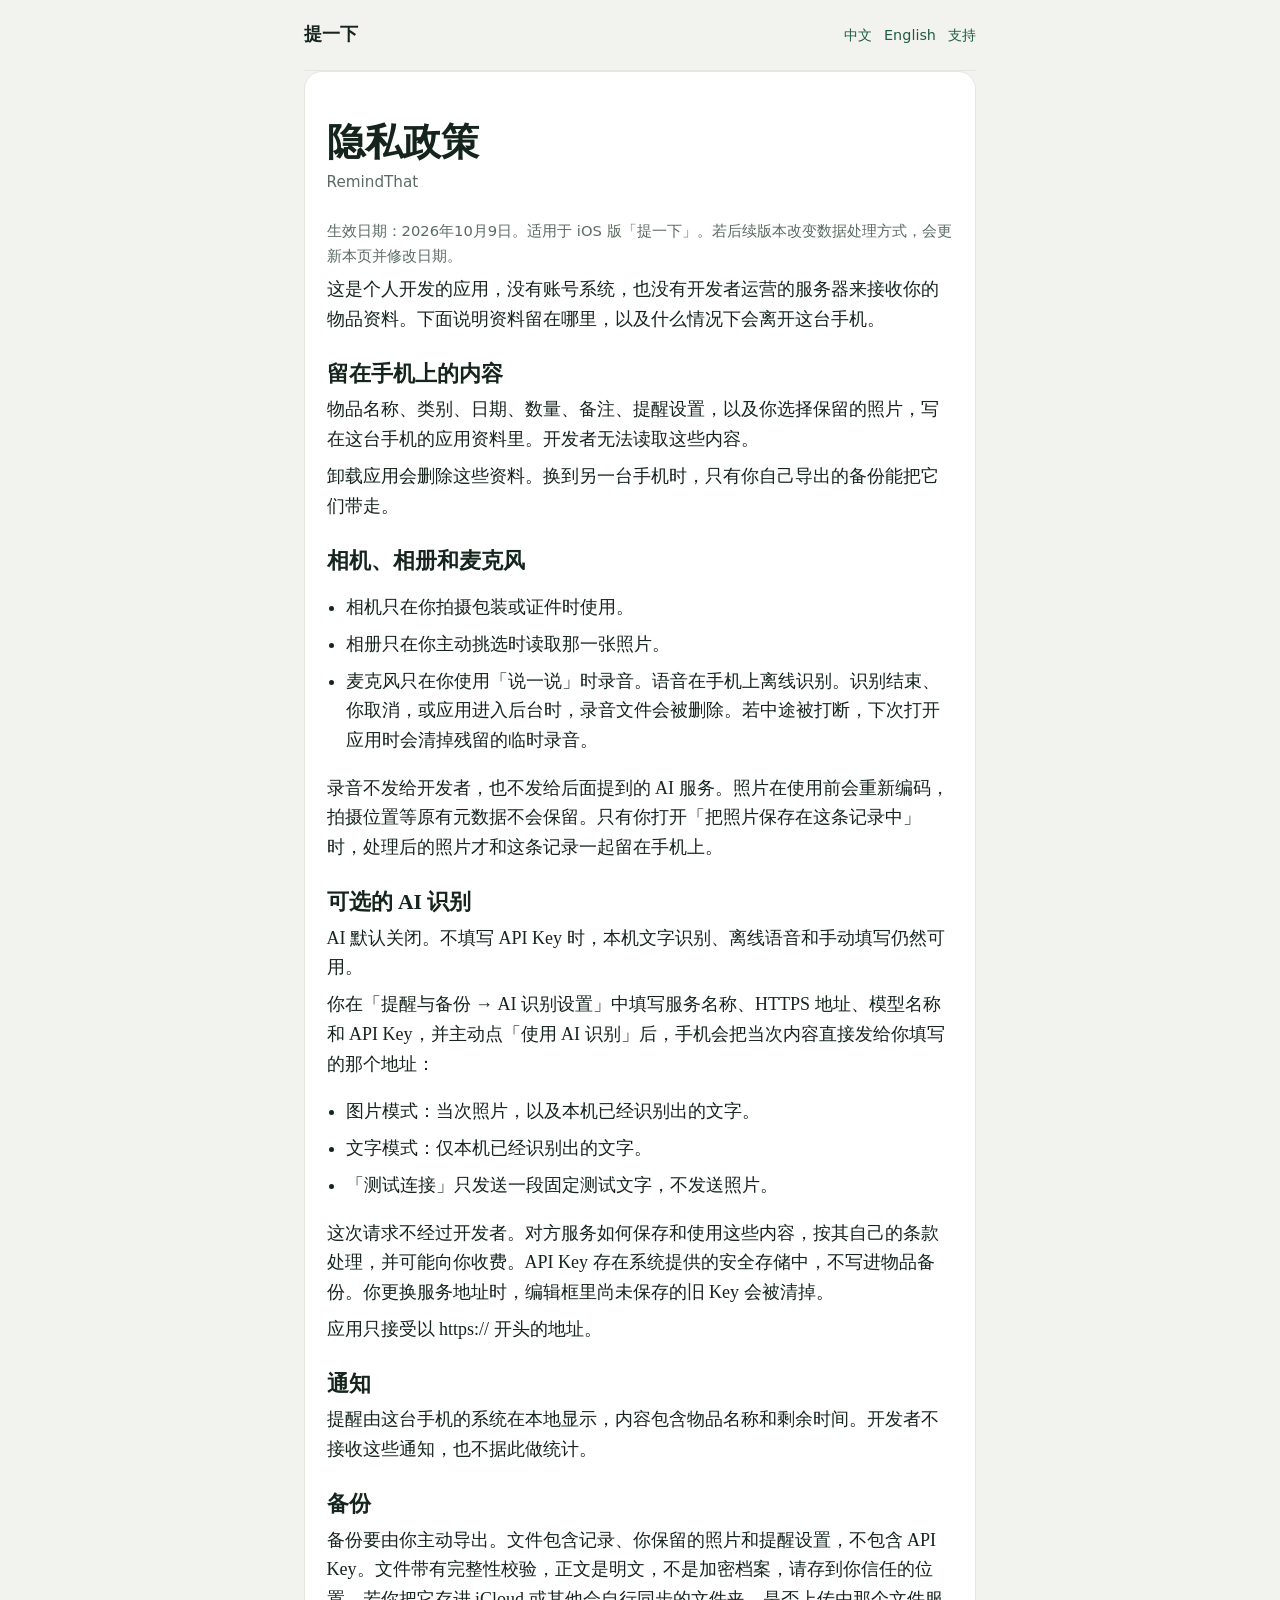
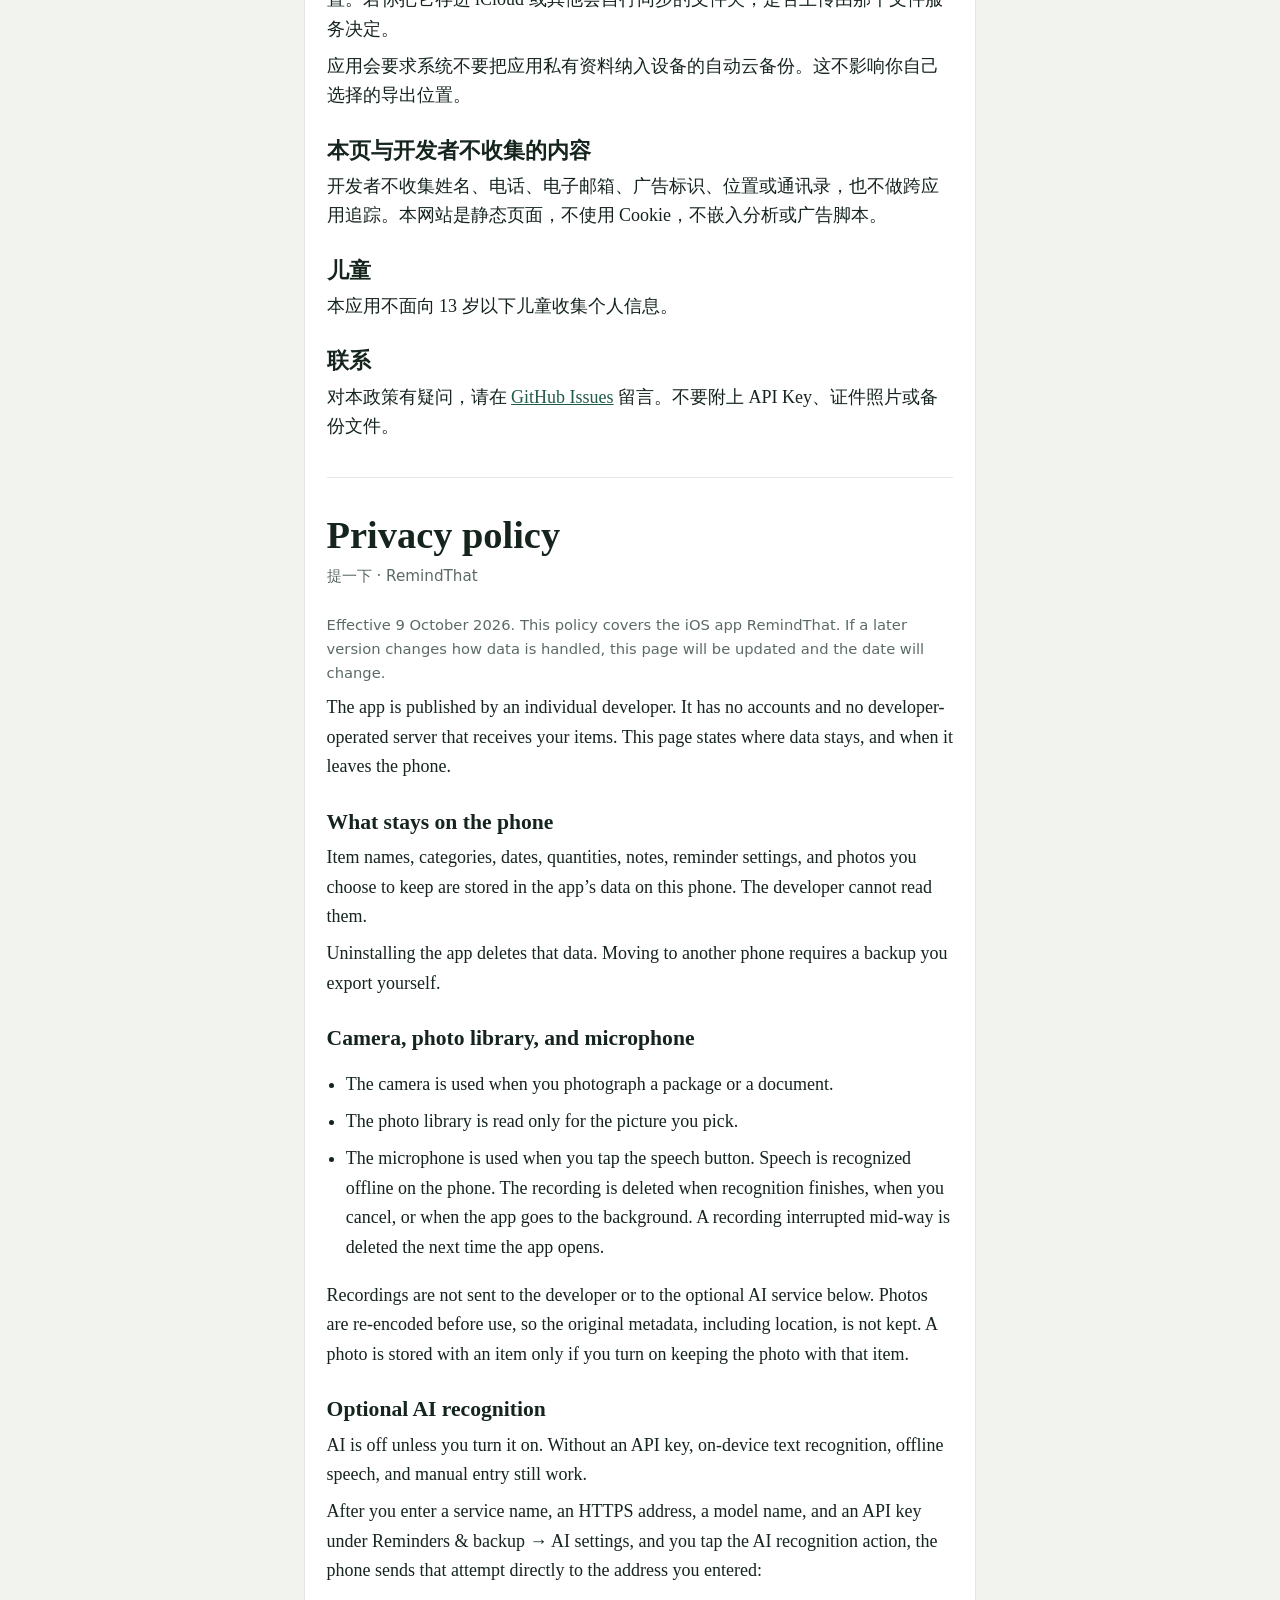
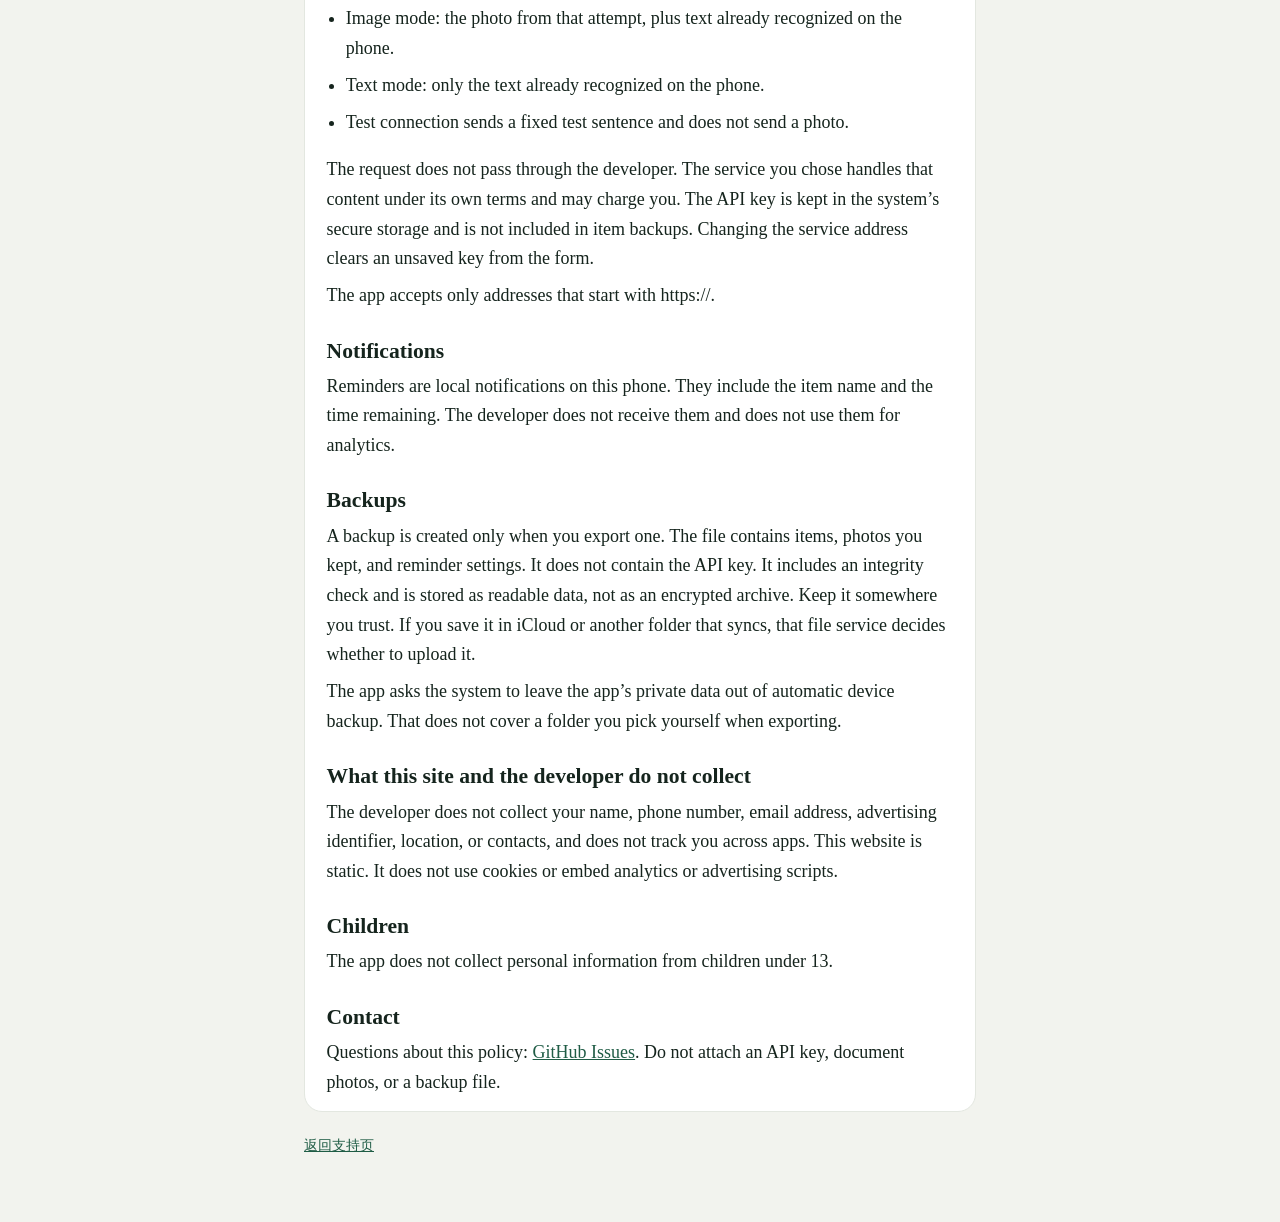
==== privacy.html @ 93444d9d "Publish the RemindThat support page and privacy policy. These pages are the public URLs App Store Co" ====
<!DOCTYPE html>
<html lang="zh-Hans">
<head>
  <meta charset="utf-8">
  <meta name="viewport" content="width=device-width, initial-scale=1">
  <title>提一下 · 隐私政策</title>
  <meta name="description" content="提一下（RemindThat）隐私政策。资料默认只保存在你的手机上。">
  <link rel="stylesheet" href="style.css">
  <link rel="icon" href="data:image/svg+xml,%3Csvg xmlns='http://www.w3.org/2000/svg' viewBox='0 0 32 32'%3E%3Crect width='32' height='32' rx='8' fill='%231F5C45'/%3E%3C/svg%3E">
</head>
<body>
  <div class="wrap">
    <header>
      <a class="mark" href="index.html">提一下</a>
      <nav class="langs" aria-label="Language">
        <a href="#zh">中文</a>
        <a href="#en">English</a>
        <a href="index.html">支持</a>
      </nav>
    </header>

    <article>
      <section id="zh" lang="zh-Hans">
        <h1>隐私政策</h1>
        <p class="en-name">RemindThat</p>
        <p class="meta">生效日期：2026年10月9日。适用于 iOS 版「提一下」。若后续版本改变数据处理方式，会更新本页并修改日期。</p>
        <p>这是个人开发的应用，没有账号系统，也没有开发者运营的服务器来接收你的物品资料。下面说明资料留在哪里，以及什么情况下会离开这台手机。</p>

        <h2>留在手机上的内容</h2>
        <p>物品名称、类别、日期、数量、备注、提醒设置，以及你选择保留的照片，写在这台手机的应用资料里。开发者无法读取这些内容。</p>
        <p>卸载应用会删除这些资料。换到另一台手机时，只有你自己导出的备份能把它们带走。</p>

        <h2>相机、相册和麦克风</h2>
        <ul>
          <li>相机只在你拍摄包装或证件时使用。</li>
          <li>相册只在你主动挑选时读取那一张照片。</li>
          <li>麦克风只在你使用「说一说」时录音。语音在手机上离线识别。识别结束、你取消，或应用进入后台时，录音文件会被删除。若中途被打断，下次打开应用时会清掉残留的临时录音。</li>
        </ul>
        <p>录音不发给开发者，也不发给后面提到的 AI 服务。照片在使用前会重新编码，拍摄位置等原有元数据不会保留。只有你打开「把照片保存在这条记录中」时，处理后的照片才和这条记录一起留在手机上。</p>

        <h2>可选的 AI 识别</h2>
        <p>AI 默认关闭。不填写 API Key 时，本机文字识别、离线语音和手动填写仍然可用。</p>
        <p>你在「提醒与备份 → AI 识别设置」中填写服务名称、HTTPS 地址、模型名称和 API Key，并主动点「使用 AI 识别」后，手机会把当次内容直接发给你填写的那个地址：</p>
        <ul>
          <li>图片模式：当次照片，以及本机已经识别出的文字。</li>
          <li>文字模式：仅本机已经识别出的文字。</li>
          <li>「测试连接」只发送一段固定测试文字，不发送照片。</li>
        </ul>
        <p>这次请求不经过开发者。对方服务如何保存和使用这些内容，按其自己的条款处理，并可能向你收费。API Key 存在系统提供的安全存储中，不写进物品备份。你更换服务地址时，编辑框里尚未保存的旧 Key 会被清掉。</p>
        <p>应用只接受以 https:// 开头的地址。</p>

        <h2>通知</h2>
        <p>提醒由这台手机的系统在本地显示，内容包含物品名称和剩余时间。开发者不接收这些通知，也不据此做统计。</p>

        <h2>备份</h2>
        <p>备份要由你主动导出。文件包含记录、你保留的照片和提醒设置，不包含 API Key。文件带有完整性校验，正文是明文，不是加密档案，请存到你信任的位置。若你把它存进 iCloud 或其他会自行同步的文件夹，是否上传由那个文件服务决定。</p>
        <p>应用会要求系统不要把应用私有资料纳入设备的自动云备份。这不影响你自己选择的导出位置。</p>

        <h2>本页与开发者不收集的内容</h2>
        <p>开发者不收集姓名、电话、电子邮箱、广告标识、位置或通讯录，也不做跨应用追踪。本网站是静态页面，不使用 Cookie，不嵌入分析或广告脚本。</p>

        <h2>儿童</h2>
        <p>本应用不面向 13 岁以下儿童收集个人信息。</p>

        <h2>联系</h2>
        <p>对本政策有疑问，请在 <a href="https://github.com/DouglasKillua9281/remindthat/issues">GitHub Issues</a> 留言。不要附上 API Key、证件照片或备份文件。</p>
      </section>

      <hr>

      <section id="en" lang="en">
        <h1>Privacy policy</h1>
        <p class="en-name">提一下 · RemindThat</p>
        <p class="meta">Effective 9 October 2026. This policy covers the iOS app RemindThat. If a later version changes how data is handled, this page will be updated and the date will change.</p>
        <p>The app is published by an individual developer. It has no accounts and no developer-operated server that receives your items. This page states where data stays, and when it leaves the phone.</p>

        <h2>What stays on the phone</h2>
        <p>Item names, categories, dates, quantities, notes, reminder settings, and photos you choose to keep are stored in the app’s data on this phone. The developer cannot read them.</p>
        <p>Uninstalling the app deletes that data. Moving to another phone requires a backup you export yourself.</p>

        <h2>Camera, photo library, and microphone</h2>
        <ul>
          <li>The camera is used when you photograph a package or a document.</li>
          <li>The photo library is read only for the picture you pick.</li>
          <li>The microphone is used when you tap the speech button. Speech is recognized offline on the phone. The recording is deleted when recognition finishes, when you cancel, or when the app goes to the background. A recording interrupted mid-way is deleted the next time the app opens.</li>
        </ul>
        <p>Recordings are not sent to the developer or to the optional AI service below. Photos are re-encoded before use, so the original metadata, including location, is not kept. A photo is stored with an item only if you turn on keeping the photo with that item.</p>

        <h2>Optional AI recognition</h2>
        <p>AI is off unless you turn it on. Without an API key, on-device text recognition, offline speech, and manual entry still work.</p>
        <p>After you enter a service name, an HTTPS address, a model name, and an API key under Reminders &amp; backup → AI settings, and you tap the AI recognition action, the phone sends that attempt directly to the address you entered:</p>
        <ul>
          <li>Image mode: the photo from that attempt, plus text already recognized on the phone.</li>
          <li>Text mode: only the text already recognized on the phone.</li>
          <li>Test connection sends a fixed test sentence and does not send a photo.</li>
        </ul>
        <p>The request does not pass through the developer. The service you chose handles that content under its own terms and may charge you. The API key is kept in the system’s secure storage and is not included in item backups. Changing the service address clears an unsaved key from the form.</p>
        <p>The app accepts only addresses that start with https://.</p>

        <h2>Notifications</h2>
        <p>Reminders are local notifications on this phone. They include the item name and the time remaining. The developer does not receive them and does not use them for analytics.</p>

        <h2>Backups</h2>
        <p>A backup is created only when you export one. The file contains items, photos you kept, and reminder settings. It does not contain the API key. It includes an integrity check and is stored as readable data, not as an encrypted archive. Keep it somewhere you trust. If you save it in iCloud or another folder that syncs, that file service decides whether to upload it.</p>
        <p>The app asks the system to leave the app’s private data out of automatic device backup. That does not cover a folder you pick yourself when exporting.</p>

        <h2>What this site and the developer do not collect</h2>
        <p>The developer does not collect your name, phone number, email address, advertising identifier, location, or contacts, and does not track you across apps. This website is static. It does not use cookies or embed analytics or advertising scripts.</p>

        <h2>Children</h2>
        <p>The app does not collect personal information from children under 13.</p>

        <h2>Contact</h2>
        <p>Questions about this policy: <a href="https://github.com/DouglasKillua9281/remindthat/issues">GitHub Issues</a>. Do not attach an API key, document photos, or a backup file.</p>
      </section>
    </article>

    <footer><a href="index.html">返回支持页</a></footer>
  </div>
</body>
</html>
---- style.css ----
:root {
  --bg: #f2f3ee;
  --paper: #ffffff;
  --ink: #15241d;
  --muted: #5b6b63;
  --line: #e3e7e0;
  --green: #1f5c45;
  --green-deep: #143a2c;
  --soft: #e2f1e8;
}

* { box-sizing: border-box; }

html { scroll-behavior: smooth; }

body {
  margin: 0;
  background: var(--bg);
  color: var(--ink);
  font-family: "Iowan Old Style", "Palatino Linotype", Palatino, "Songti SC", "Source Han Serif SC", serif;
  font-size: 1.125rem;
  line-height: 1.65;
}

a { color: var(--green); }

a:hover { color: var(--green-deep); }

.wrap {
  width: min(42rem, calc(100% - 2rem));
  margin: 0 auto;
  padding: 1.25rem 0 4rem;
}

header {
  display: flex;
  justify-content: space-between;
  gap: 1rem;
  align-items: baseline;
  padding-bottom: 1.25rem;
  border-bottom: 1px solid var(--line);
}

.mark {
  font-weight: 650;
  letter-spacing: 0.01em;
  text-decoration: none;
  color: var(--ink);
}

.langs {
  display: flex;
  gap: 0.75rem;
  font-family: ui-sans-serif, system-ui, sans-serif;
  font-size: 0.9rem;
}

.langs a { text-decoration: none; }

h1 {
  font-size: 2.4rem;
  line-height: 1.15;
  font-weight: 650;
  margin: 1.6rem 0 0.4rem;
}

.en-name {
  margin: 0 0 1.5rem;
  color: var(--muted);
  font-family: ui-sans-serif, system-ui, sans-serif;
  font-size: 0.95rem;
}

article {
  background: var(--paper);
  border: 1px solid var(--line);
  border-radius: 18px;
  padding: 1.4rem 1.35rem 0.4rem;
}

h2 {
  font-size: 1.35rem;
  line-height: 1.3;
  margin: 1.6rem 0 0.45rem;
}

p, li { margin: 0.45rem 0; }

ul { padding-left: 1.2rem; }

.meta {
  color: var(--muted);
  font-family: ui-sans-serif, system-ui, sans-serif;
  font-size: 0.92rem;
}

hr {
  border: 0;
  border-top: 1px solid var(--line);
  margin: 2.2rem 0;
}

footer {
  margin-top: 1.4rem;
  color: var(--muted);
  font-family: ui-sans-serif, system-ui, sans-serif;
  font-size: 0.88rem;
}
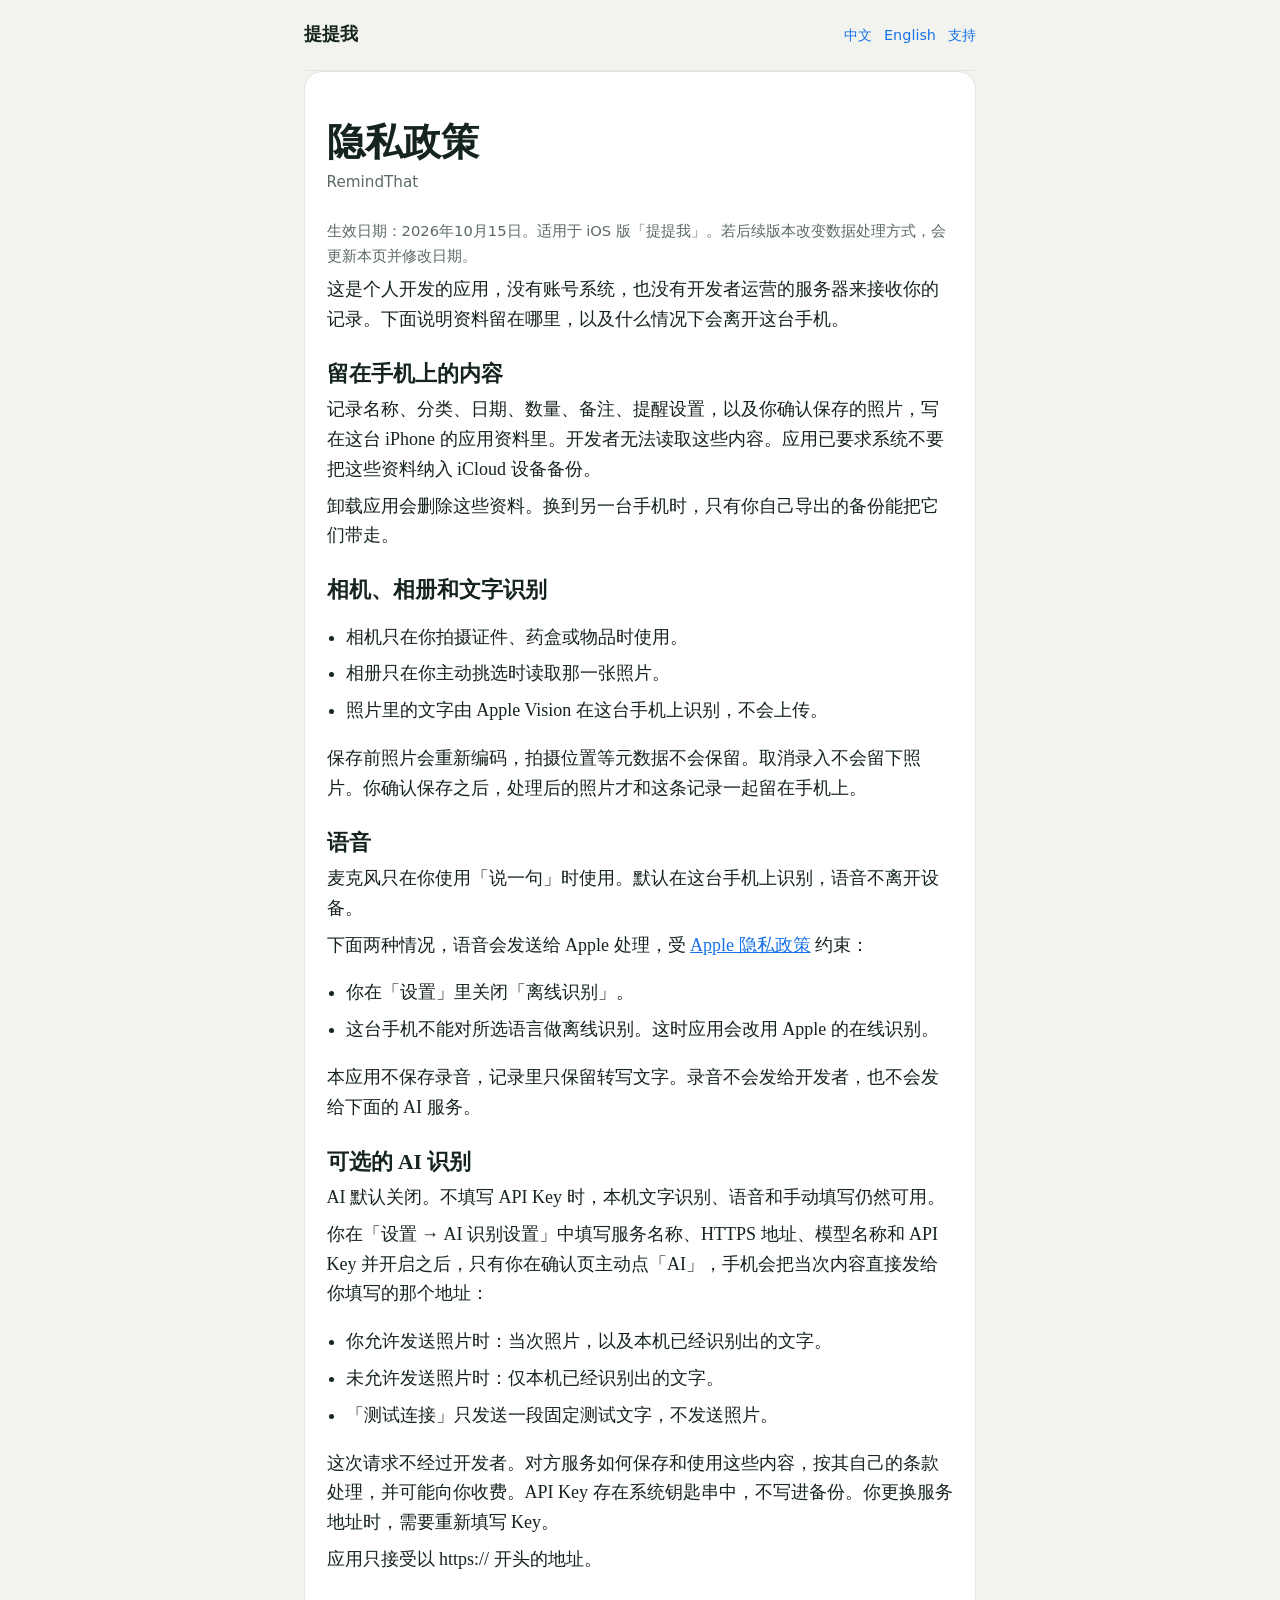
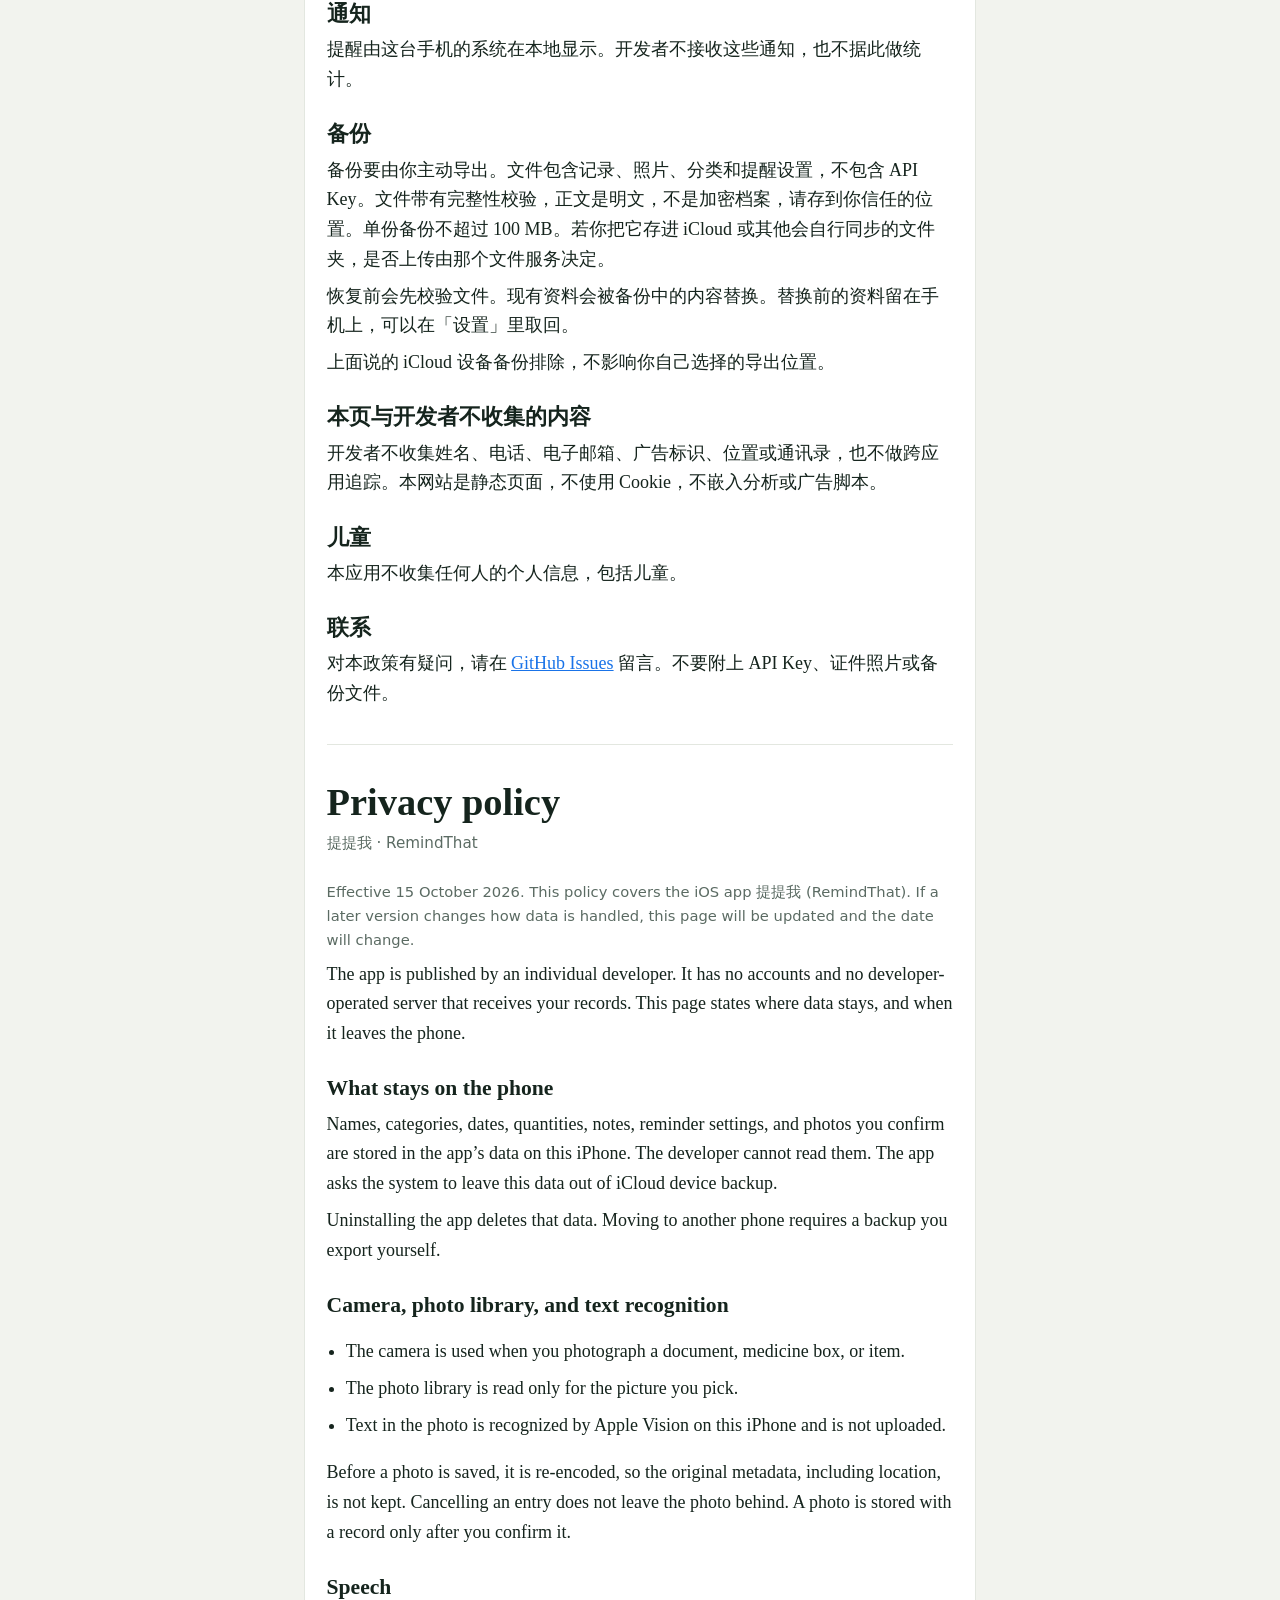
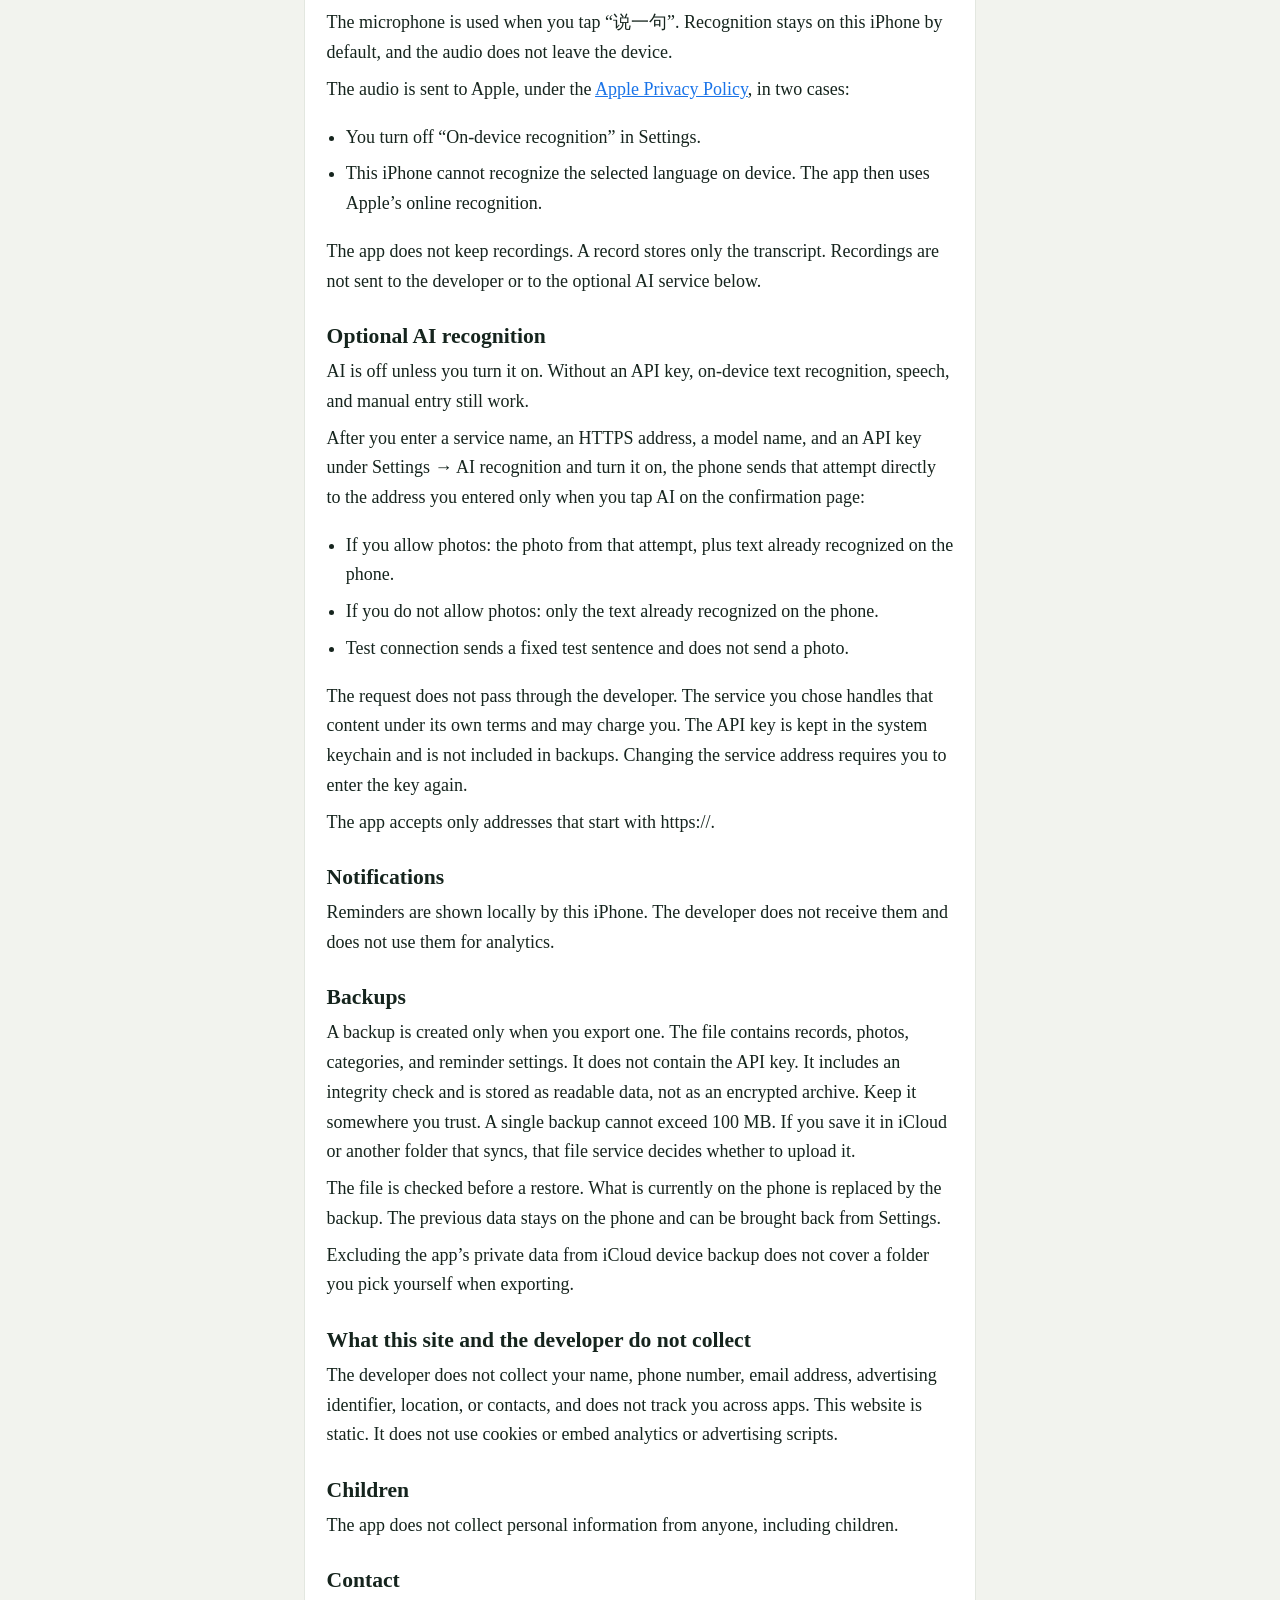
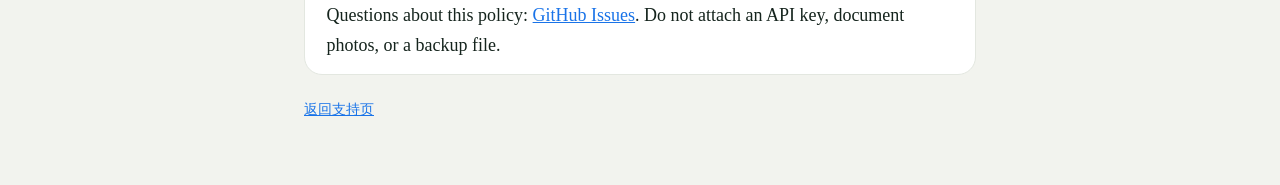
==== commit 85220d71: "Update the public support and privacy pages for iOS 1.0. The live pages still described the earlier " ====
--- a/privacy.html
+++ b/privacy.html
@@ -3,15 +3,15 @@
 <head>
   <meta charset="utf-8">
   <meta name="viewport" content="width=device-width, initial-scale=1">
-  <title>提一下 · 隐私政策</title>
-  <meta name="description" content="提一下（RemindThat）隐私政策。资料默认只保存在你的手机上。">
+  <title>提提我 · 隐私政策</title>
+  <meta name="description" content="提提我（RemindThat）隐私政策。资料默认只保存在你的 iPhone 上。">
   <link rel="stylesheet" href="style.css">
-  <link rel="icon" href="data:image/svg+xml,%3Csvg xmlns='http://www.w3.org/2000/svg' viewBox='0 0 32 32'%3E%3Crect width='32' height='32' rx='8' fill='%231F5C45'/%3E%3C/svg%3E">
+  <link rel="icon" href="data:image/svg+xml,%3Csvg xmlns='http://www.w3.org/2000/svg' viewBox='0 0 32 32'%3E%3Crect width='32' height='32' rx='8' fill='%231973E8'/%3E%3C/svg%3E">
 </head>
 <body>
   <div class="wrap">
     <header>
-      <a class="mark" href="index.html">提一下</a>
+      <a class="mark" href="index.html">提提我</a>
       <nav class="langs" aria-label="Language">
         <a href="#zh">中文</a>
         <a href="#en">English</a>
@@ -23,44 +23,54 @@
       <section id="zh" lang="zh-Hans">
         <h1>隐私政策</h1>
         <p class="en-name">RemindThat</p>
-        <p class="meta">生效日期：2026年10月9日。适用于 iOS 版「提一下」。若后续版本改变数据处理方式，会更新本页并修改日期。</p>
-        <p>这是个人开发的应用，没有账号系统，也没有开发者运营的服务器来接收你的物品资料。下面说明资料留在哪里，以及什么情况下会离开这台手机。</p>
+        <p class="meta">生效日期：2026年10月15日。适用于 iOS 版「提提我」。若后续版本改变数据处理方式，会更新本页并修改日期。</p>
+        <p>这是个人开发的应用，没有账号系统，也没有开发者运营的服务器来接收你的记录。下面说明资料留在哪里，以及什么情况下会离开这台手机。</p>
 
         <h2>留在手机上的内容</h2>
-        <p>物品名称、类别、日期、数量、备注、提醒设置，以及你选择保留的照片，写在这台手机的应用资料里。开发者无法读取这些内容。</p>
+        <p>记录名称、分类、日期、数量、备注、提醒设置，以及你确认保存的照片，写在这台 iPhone 的应用资料里。开发者无法读取这些内容。应用已要求系统不要把这些资料纳入 iCloud 设备备份。</p>
         <p>卸载应用会删除这些资料。换到另一台手机时，只有你自己导出的备份能把它们带走。</p>
 
-        <h2>相机、相册和麦克风</h2>
+        <h2>相机、相册和文字识别</h2>
         <ul>
-          <li>相机只在你拍摄包装或证件时使用。</li>
+          <li>相机只在你拍摄证件、药盒或物品时使用。</li>
           <li>相册只在你主动挑选时读取那一张照片。</li>
-          <li>麦克风只在你使用「说一说」时录音。语音在手机上离线识别。识别结束、你取消，或应用进入后台时，录音文件会被删除。若中途被打断，下次打开应用时会清掉残留的临时录音。</li>
+          <li>照片里的文字由 Apple Vision 在这台手机上识别，不会上传。</li>
         </ul>
-        <p>录音不发给开发者，也不发给后面提到的 AI 服务。照片在使用前会重新编码，拍摄位置等原有元数据不会保留。只有你打开「把照片保存在这条记录中」时，处理后的照片才和这条记录一起留在手机上。</p>
+        <p>保存前照片会重新编码，拍摄位置等元数据不会保留。取消录入不会留下照片。你确认保存之后，处理后的照片才和这条记录一起留在手机上。</p>
+
+        <h2>语音</h2>
+        <p>麦克风只在你使用「说一句」时使用。默认在这台手机上识别，语音不离开设备。</p>
+        <p>下面两种情况，语音会发送给 Apple 处理，受 <a href="https://www.apple.com/legal/privacy/">Apple 隐私政策</a> 约束：</p>
+        <ul>
+          <li>你在「设置」里关闭「离线识别」。</li>
+          <li>这台手机不能对所选语言做离线识别。这时应用会改用 Apple 的在线识别。</li>
+        </ul>
+        <p>本应用不保存录音，记录里只保留转写文字。录音不会发给开发者，也不会发给下面的 AI 服务。</p>
 
         <h2>可选的 AI 识别</h2>
-        <p>AI 默认关闭。不填写 API Key 时，本机文字识别、离线语音和手动填写仍然可用。</p>
-        <p>你在「提醒与备份 → AI 识别设置」中填写服务名称、HTTPS 地址、模型名称和 API Key，并主动点「使用 AI 识别」后，手机会把当次内容直接发给你填写的那个地址：</p>
+        <p>AI 默认关闭。不填写 API Key 时，本机文字识别、语音和手动填写仍然可用。</p>
+        <p>你在「设置 → AI 识别设置」中填写服务名称、HTTPS 地址、模型名称和 API Key 并开启之后，只有你在确认页主动点「AI」，手机会把当次内容直接发给你填写的那个地址：</p>
         <ul>
-          <li>图片模式：当次照片，以及本机已经识别出的文字。</li>
-          <li>文字模式：仅本机已经识别出的文字。</li>
+          <li>你允许发送照片时：当次照片，以及本机已经识别出的文字。</li>
+          <li>未允许发送照片时：仅本机已经识别出的文字。</li>
           <li>「测试连接」只发送一段固定测试文字，不发送照片。</li>
         </ul>
-        <p>这次请求不经过开发者。对方服务如何保存和使用这些内容，按其自己的条款处理，并可能向你收费。API Key 存在系统提供的安全存储中，不写进物品备份。你更换服务地址时，编辑框里尚未保存的旧 Key 会被清掉。</p>
+        <p>这次请求不经过开发者。对方服务如何保存和使用这些内容，按其自己的条款处理，并可能向你收费。API Key 存在系统钥匙串中，不写进备份。你更换服务地址时，需要重新填写 Key。</p>
         <p>应用只接受以 https:// 开头的地址。</p>
 
         <h2>通知</h2>
-        <p>提醒由这台手机的系统在本地显示，内容包含物品名称和剩余时间。开发者不接收这些通知，也不据此做统计。</p>
+        <p>提醒由这台手机的系统在本地显示。开发者不接收这些通知，也不据此做统计。</p>
 
         <h2>备份</h2>
-        <p>备份要由你主动导出。文件包含记录、你保留的照片和提醒设置，不包含 API Key。文件带有完整性校验，正文是明文，不是加密档案，请存到你信任的位置。若你把它存进 iCloud 或其他会自行同步的文件夹，是否上传由那个文件服务决定。</p>
-        <p>应用会要求系统不要把应用私有资料纳入设备的自动云备份。这不影响你自己选择的导出位置。</p>
+        <p>备份要由你主动导出。文件包含记录、照片、分类和提醒设置，不包含 API Key。文件带有完整性校验，正文是明文，不是加密档案，请存到你信任的位置。单份备份不超过 100 MB。若你把它存进 iCloud 或其他会自行同步的文件夹，是否上传由那个文件服务决定。</p>
+        <p>恢复前会先校验文件。现有资料会被备份中的内容替换。替换前的资料留在手机上，可以在「设置」里取回。</p>
+        <p>上面说的 iCloud 设备备份排除，不影响你自己选择的导出位置。</p>
 
         <h2>本页与开发者不收集的内容</h2>
         <p>开发者不收集姓名、电话、电子邮箱、广告标识、位置或通讯录，也不做跨应用追踪。本网站是静态页面，不使用 Cookie，不嵌入分析或广告脚本。</p>
 
         <h2>儿童</h2>
-        <p>本应用不面向 13 岁以下儿童收集个人信息。</p>
+        <p>本应用不收集任何人的个人信息，包括儿童。</p>
 
         <h2>联系</h2>
         <p>对本政策有疑问，请在 <a href="https://github.com/DouglasKillua9281/remindthat/issues">GitHub Issues</a> 留言。不要附上 API Key、证件照片或备份文件。</p>
@@ -70,45 +80,55 @@
 
       <section id="en" lang="en">
         <h1>Privacy policy</h1>
-        <p class="en-name">提一下 · RemindThat</p>
-        <p class="meta">Effective 9 October 2026. This policy covers the iOS app RemindThat. If a later version changes how data is handled, this page will be updated and the date will change.</p>
-        <p>The app is published by an individual developer. It has no accounts and no developer-operated server that receives your items. This page states where data stays, and when it leaves the phone.</p>
+        <p class="en-name">提提我 · RemindThat</p>
+        <p class="meta">Effective 15 October 2026. This policy covers the iOS app 提提我 (RemindThat). If a later version changes how data is handled, this page will be updated and the date will change.</p>
+        <p>The app is published by an individual developer. It has no accounts and no developer-operated server that receives your records. This page states where data stays, and when it leaves the phone.</p>
 
         <h2>What stays on the phone</h2>
-        <p>Item names, categories, dates, quantities, notes, reminder settings, and photos you choose to keep are stored in the app’s data on this phone. The developer cannot read them.</p>
+        <p>Names, categories, dates, quantities, notes, reminder settings, and photos you confirm are stored in the app’s data on this iPhone. The developer cannot read them. The app asks the system to leave this data out of iCloud device backup.</p>
         <p>Uninstalling the app deletes that data. Moving to another phone requires a backup you export yourself.</p>
 
-        <h2>Camera, photo library, and microphone</h2>
+        <h2>Camera, photo library, and text recognition</h2>
         <ul>
-          <li>The camera is used when you photograph a package or a document.</li>
+          <li>The camera is used when you photograph a document, medicine box, or item.</li>
           <li>The photo library is read only for the picture you pick.</li>
-          <li>The microphone is used when you tap the speech button. Speech is recognized offline on the phone. The recording is deleted when recognition finishes, when you cancel, or when the app goes to the background. A recording interrupted mid-way is deleted the next time the app opens.</li>
+          <li>Text in the photo is recognized by Apple Vision on this iPhone and is not uploaded.</li>
         </ul>
-        <p>Recordings are not sent to the developer or to the optional AI service below. Photos are re-encoded before use, so the original metadata, including location, is not kept. A photo is stored with an item only if you turn on keeping the photo with that item.</p>
+        <p>Before a photo is saved, it is re-encoded, so the original metadata, including location, is not kept. Cancelling an entry does not leave the photo behind. A photo is stored with a record only after you confirm it.</p>
+
+        <h2>Speech</h2>
+        <p>The microphone is used when you tap “说一句”. Recognition stays on this iPhone by default, and the audio does not leave the device.</p>
+        <p>The audio is sent to Apple, under the <a href="https://www.apple.com/legal/privacy/">Apple Privacy Policy</a>, in two cases:</p>
+        <ul>
+          <li>You turn off “On-device recognition” in Settings.</li>
+          <li>This iPhone cannot recognize the selected language on device. The app then uses Apple’s online recognition.</li>
+        </ul>
+        <p>The app does not keep recordings. A record stores only the transcript. Recordings are not sent to the developer or to the optional AI service below.</p>
 
         <h2>Optional AI recognition</h2>
-        <p>AI is off unless you turn it on. Without an API key, on-device text recognition, offline speech, and manual entry still work.</p>
-        <p>After you enter a service name, an HTTPS address, a model name, and an API key under Reminders &amp; backup → AI settings, and you tap the AI recognition action, the phone sends that attempt directly to the address you entered:</p>
+        <p>AI is off unless you turn it on. Without an API key, on-device text recognition, speech, and manual entry still work.</p>
+        <p>After you enter a service name, an HTTPS address, a model name, and an API key under Settings → AI recognition and turn it on, the phone sends that attempt directly to the address you entered only when you tap AI on the confirmation page:</p>
         <ul>
-          <li>Image mode: the photo from that attempt, plus text already recognized on the phone.</li>
-          <li>Text mode: only the text already recognized on the phone.</li>
+          <li>If you allow photos: the photo from that attempt, plus text already recognized on the phone.</li>
+          <li>If you do not allow photos: only the text already recognized on the phone.</li>
           <li>Test connection sends a fixed test sentence and does not send a photo.</li>
         </ul>
-        <p>The request does not pass through the developer. The service you chose handles that content under its own terms and may charge you. The API key is kept in the system’s secure storage and is not included in item backups. Changing the service address clears an unsaved key from the form.</p>
+        <p>The request does not pass through the developer. The service you chose handles that content under its own terms and may charge you. The API key is kept in the system keychain and is not included in backups. Changing the service address requires you to enter the key again.</p>
         <p>The app accepts only addresses that start with https://.</p>
 
         <h2>Notifications</h2>
-        <p>Reminders are local notifications on this phone. They include the item name and the time remaining. The developer does not receive them and does not use them for analytics.</p>
+        <p>Reminders are shown locally by this iPhone. The developer does not receive them and does not use them for analytics.</p>
 
         <h2>Backups</h2>
-        <p>A backup is created only when you export one. The file contains items, photos you kept, and reminder settings. It does not contain the API key. It includes an integrity check and is stored as readable data, not as an encrypted archive. Keep it somewhere you trust. If you save it in iCloud or another folder that syncs, that file service decides whether to upload it.</p>
-        <p>The app asks the system to leave the app’s private data out of automatic device backup. That does not cover a folder you pick yourself when exporting.</p>
+        <p>A backup is created only when you export one. The file contains records, photos, categories, and reminder settings. It does not contain the API key. It includes an integrity check and is stored as readable data, not as an encrypted archive. Keep it somewhere you trust. A single backup cannot exceed 100 MB. If you save it in iCloud or another folder that syncs, that file service decides whether to upload it.</p>
+        <p>The file is checked before a restore. What is currently on the phone is replaced by the backup. The previous data stays on the phone and can be brought back from Settings.</p>
+        <p>Excluding the app’s private data from iCloud device backup does not cover a folder you pick yourself when exporting.</p>
 
         <h2>What this site and the developer do not collect</h2>
         <p>The developer does not collect your name, phone number, email address, advertising identifier, location, or contacts, and does not track you across apps. This website is static. It does not use cookies or embed analytics or advertising scripts.</p>
 
         <h2>Children</h2>
-        <p>The app does not collect personal information from children under 13.</p>
+        <p>The app does not collect personal information from anyone, including children.</p>
 
         <h2>Contact</h2>
         <p>Questions about this policy: <a href="https://github.com/DouglasKillua9281/remindthat/issues">GitHub Issues</a>. Do not attach an API key, document photos, or a backup file.</p>
--- a/style.css
+++ b/style.css
@@ -4,9 +4,9 @@
   --ink: #15241d;
   --muted: #5b6b63;
   --line: #e3e7e0;
-  --green: #1f5c45;
-  --green-deep: #143a2c;
-  --soft: #e2f1e8;
+  --link: #1973e8;
+  --link-deep: #0f5bb8;
+  --soft: #e7f1fc;
 }
 
 * { box-sizing: border-box; }
@@ -22,9 +22,9 @@
   line-height: 1.65;
 }
 
-a { color: var(--green); }
+a { color: var(--link); }
 
-a:hover { color: var(--green-deep); }
+a:hover { color: var(--link-deep); }
 
 .wrap {
   width: min(42rem, calc(100% - 2rem));
